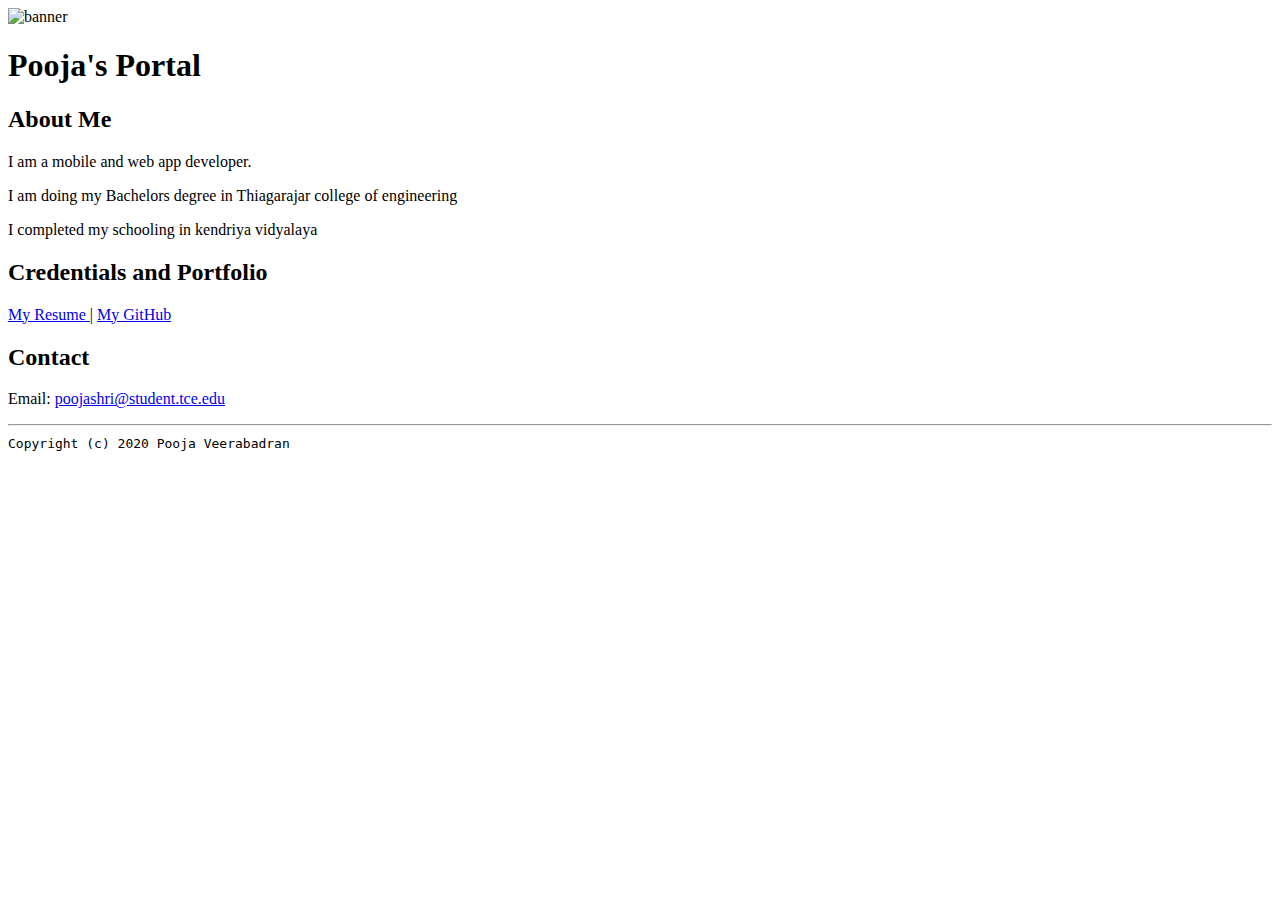
==== index.html @ 05bfa53d "Add files via upload" ====
<!doctype html>

<!-- this is a comment for human! -->

<html lang="en">

  <header>
    <title>Pooja's Portal</title>
    <link rel="stylesheet" href="css/master.css">
    <link rel="FaviconIcon" href="favicon.ico" type="image/x-icon">
    <link rel="shortcut" href="favicon.ico" type="image/x-icon">
    <meta name="viewport" content="width=device-width, initial-scale=1, shrink-to-fit=no">
    <meta name="name" content="Pooja's Portal">
    <meta name="robots" content="noindex, nofollow">
  </header>

  <body>
    <img src="images/banner.jpg" width="75%" alt="banner">
    <h1>Pooja's Portal</h1>
    <h2>About Me</h2>
    <p>I am a mobile and web app developer.</p>
    <p>I am doing my Bachelors degree in Thiagarajar college of engineering</p>
    <p>I completed my schooling in kendriya vidyalaya</p>
    <h2>Credentials and Portfolio</h2>
    <p><a href="resume.html">My Resume </a>| <a href="https://github.com/poojaveerabadran">My GitHub</a></p>
    <h2>Contact</h2>

    <p>Email: <a href="mailto:poojashri@student.tce.edu">poojashri@student.tce.edu </a></p>
  </body>

  <footer>
    <hr>
    <code>Copyright (c) 2020 Pooja Veerabadran</code>
  </footer>

</html>
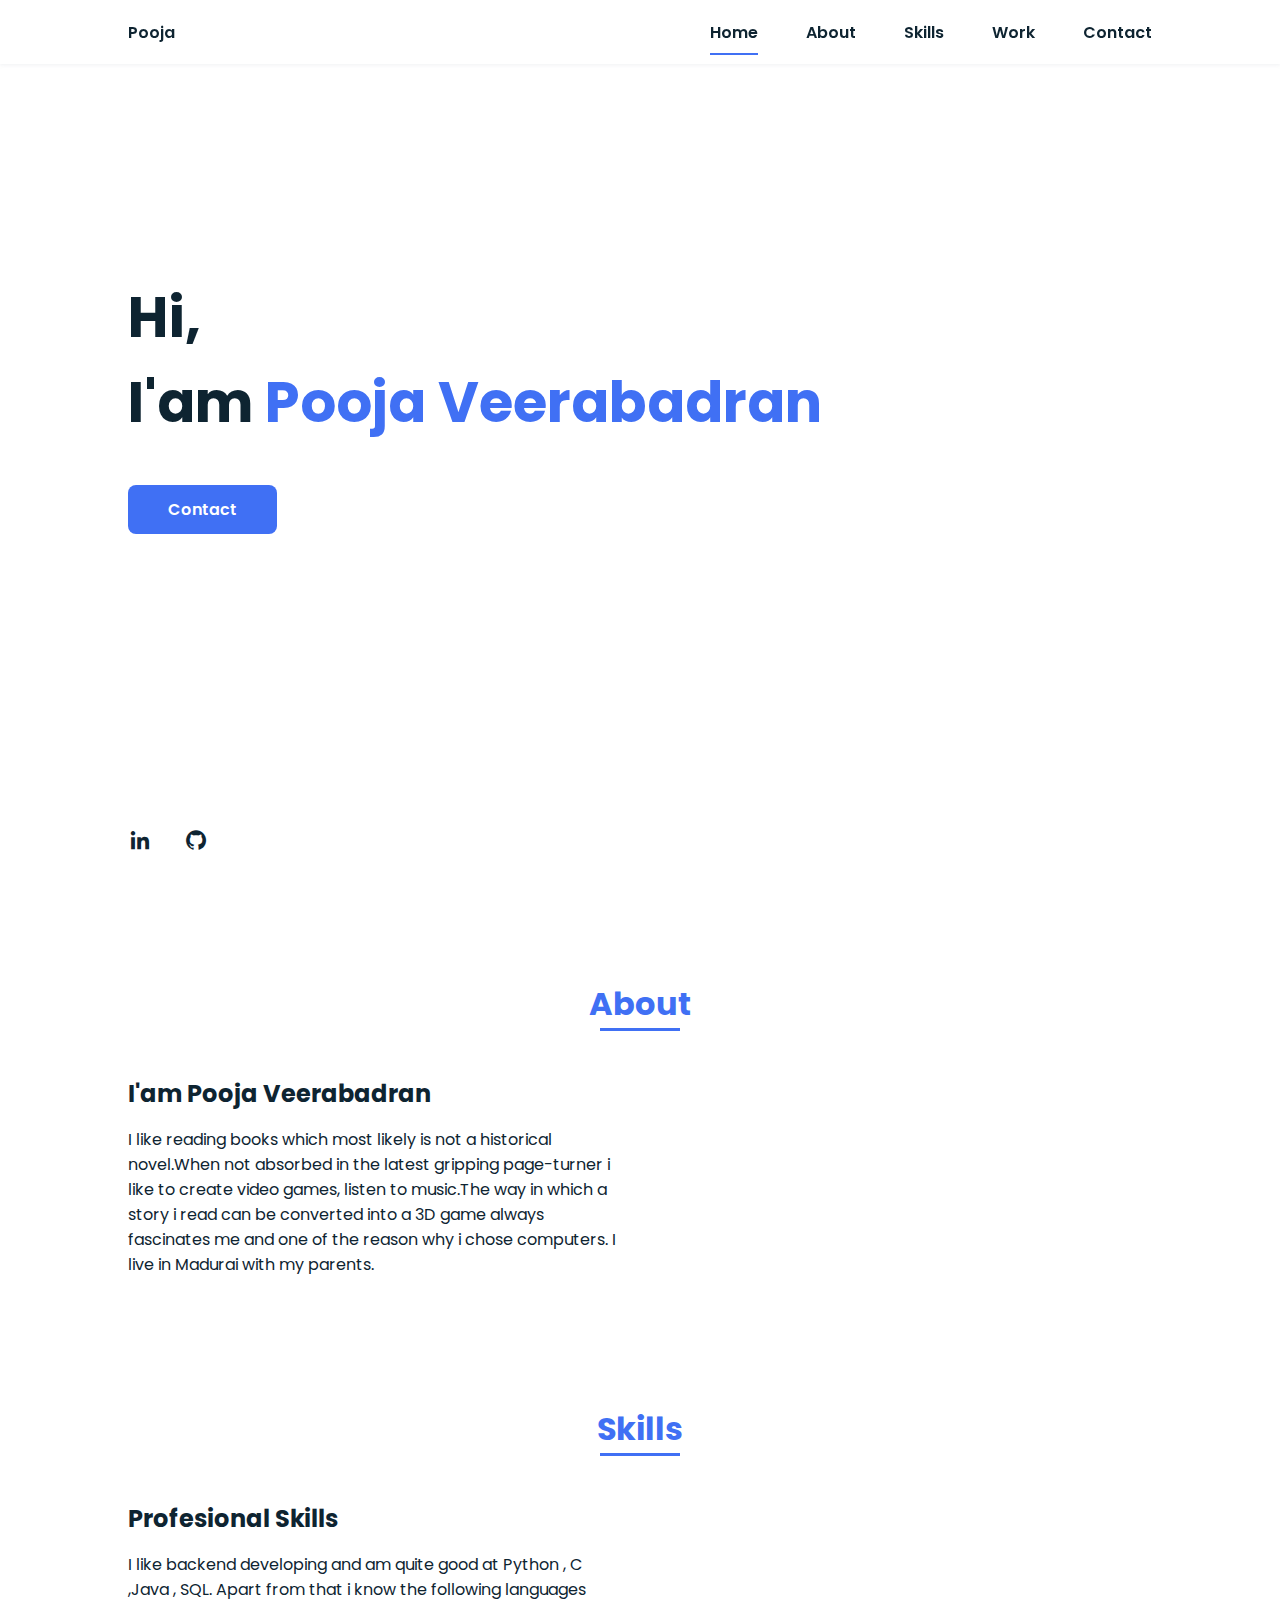
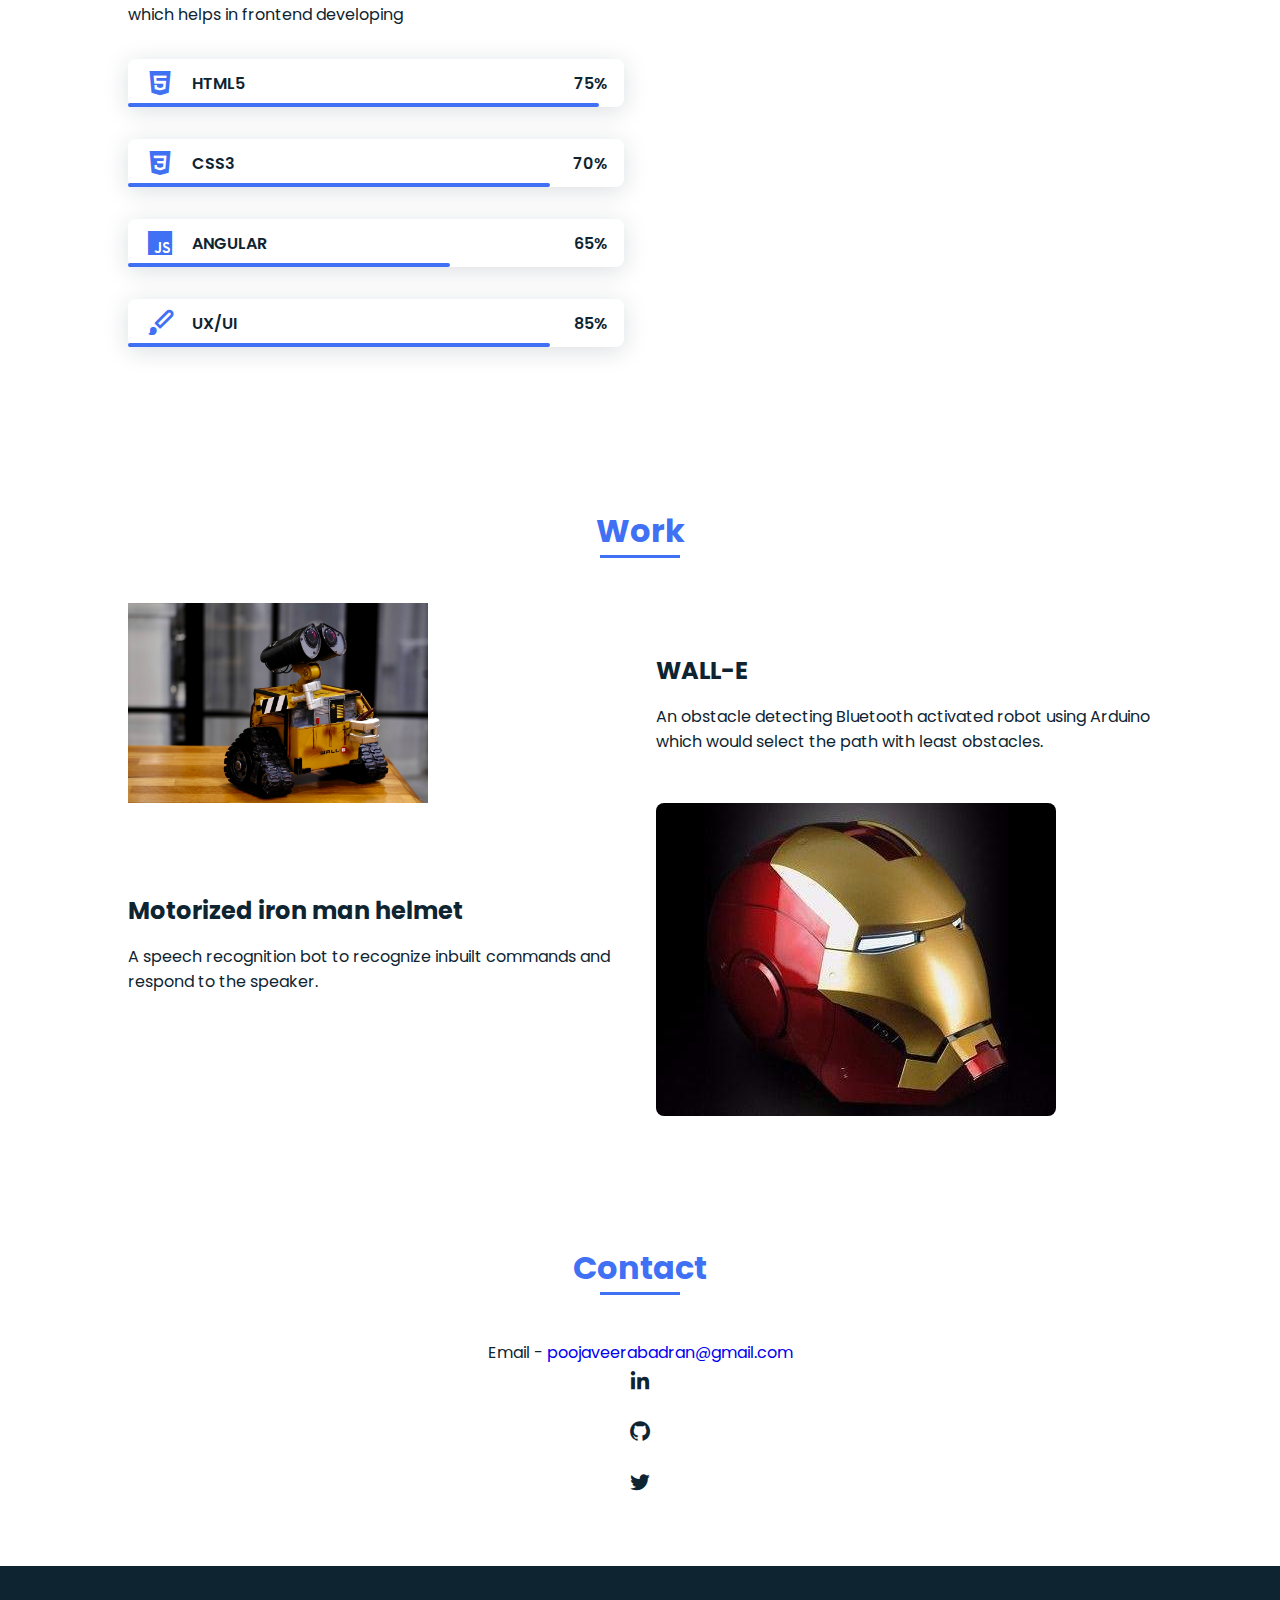
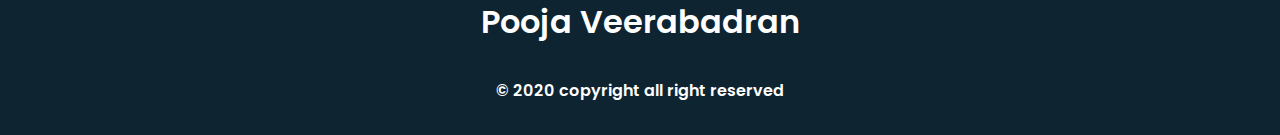
==== commit 7f1a372c: "Add files via upload" ====
--- a/index.html
+++ b/index.html
@@ -1,36 +1,183 @@
-<!doctype html>
-
-<!-- this is a comment for human! -->
-
-<html lang="en">
-
-  <header>
-    <title>Pooja's Portal</title>
-    <link rel="stylesheet" href="css/master.css">
-    <link rel="FaviconIcon" href="favicon.ico" type="image/x-icon">
-    <link rel="shortcut" href="favicon.ico" type="image/x-icon">
-    <meta name="viewport" content="width=device-width, initial-scale=1, shrink-to-fit=no">
-    <meta name="name" content="Pooja's Portal">
-    <meta name="robots" content="noindex, nofollow">
-  </header>
-
-  <body>
-    <img src="images/banner.jpg" width="75%" alt="banner">
-    <h1>Pooja's Portal</h1>
-    <h2>About Me</h2>
-    <p>I am a mobile and web app developer.</p>
-    <p>I am doing my Bachelors degree in Thiagarajar college of engineering</p>
-    <p>I completed my schooling in kendriya vidyalaya</p>
-    <h2>Credentials and Portfolio</h2>
-    <p><a href="resume.html">My Resume </a>| <a href="https://github.com/poojaveerabadran">My GitHub</a></p>
-    <h2>Contact</h2>
-
-    <p>Email: <a href="mailto:poojashri@student.tce.edu">poojashri@student.tce.edu </a></p>
-  </body>
-
-  <footer>
-    <hr>
-    <code>Copyright (c) 2020 Pooja Veerabadran</code>
-  </footer>
-
-</html>
+
+<!DOCTYPE html>
+<html lang="en">
+    <head>
+        <meta charset="UTF-8">
+        <meta name="viewport" content="width=device-width, initial-scale=1.0">
+
+        <link rel="stylesheet" href="css/styles.css">
+
+        <!-- =====BOX ICONS===== -->
+        <link href='https://cdn.jsdelivr.net/npm/boxicons@2.0.5/css/boxicons.min.css' rel='stylesheet'>
+
+        <title>Portfolio</title>
+    </head>
+    <body>
+        <!--===== HEADER =====-->
+        <header class="l-header">
+            <nav class="nav bd-grid">
+                <div>
+                    <a href="#" class="nav__logo">Pooja</a>
+                </div>
+
+                <div class="nav__menu" id="nav-menu">
+                    <ul class="nav__list">
+                        <li class="nav__item"><a href="#home" class="nav__link active">Home</a></li>
+                        <li class="nav__item"><a href="#about" class="nav__link">About</a></li>
+                        <li class="nav__item"><a href="#skills" class="nav__link">Skills</a></li>
+                        <li class="nav__item"><a href="#work" class="nav__link">Work</a></li>
+                        <li class="nav__item"><a href="#contact" class="nav__link">Contact</a></li>
+                    </ul>
+                </div>
+
+                <div class="nav__toggle" id="nav-toggle">
+                    <i class='bx bx-menu'></i>
+                </div>
+            </nav>
+        </header>
+
+        <main class="l-main">
+            <!--===== HOME =====-->
+            <section class="home bd-grid" id="home">
+                <div class="home__data">
+                    <h1 class="home__title">Hi,<br>I'am <span class="home__title-color">Pooja Veerabadran</span></h1>
+
+                    <a href="#" class="button">Contact</a>
+                </div>
+
+                <div class="home__social">
+                    <a href="https://www.linkedin.com/in/pooja-veerabadran-4932b816b/" class="home__social-icon"><i class='bx bxl-linkedin'></i></a>
+                    <a href="https://github.com/poojaveerabadran?tab=repositories" class="home__social-icon"><i class='bx bxl-github' ></i></a>
+                </div>
+            </section>
+
+            <!--===== ABOUT =====-->
+            <section class="about section " id="about">
+                <h2 class="section-title">About</h2>
+
+                <div class="about__container bd-grid">
+                    <div>
+                        <h2 class="about__subtitle">I'am Pooja Veerabadran</h2>
+                        <p class="about__text">I like reading books which most likely is not a historical novel.When not absorbed in the latest gripping page-turner i like to create video games, listen to music.The way in which a story i read can be converted into a 3D game always fascinates me and one of the reason why i chose computers. I live in Madurai with my parents. </p>           
+                    </div>                                   
+                </div>
+            </section>
+
+            <!--===== SKILLS =====-->
+            <section class="skills section" id="skills">
+                <h2 class="section-title">Skills</h2>
+
+                <div class="skills__container bd-grid">          
+                    <div>
+                        <h2 class="skills__subtitle">Profesional Skills</h2>
+                        <p class="skills__text">I like backend developing and am quite good at Python , C ,Java , SQL. Apart from that i know the following languages which helps in frontend developing</p>
+                        <div class="skills__data">
+                            <div class="skills__names">
+                                <i class='bx bxl-html5 skills__icon'></i>
+                                <span class="skills__name">HTML5</span>
+                            </div>
+                            <div class="skills__bar skills__html">
+
+                            </div>
+                            <div>
+                                <span class="skills__percentage">75%</span>
+                            </div>
+                        </div>
+                        <div class="skills__data">
+                            <div class="skills__names">
+                                <i class='bx bxl-css3 skills__icon'></i>
+                                <span class="skills__name">CSS3</span>
+                            </div>
+                            <div class="skills__bar skills__css">
+                                
+                            </div>
+                            <div>
+                                <span class="skills__percentage">70%</span>
+                            </div>
+                        </div>
+                        <div class="skills__data">
+                            <div class="skills__names">
+                                <i class='bx bxl-javascript skills__icon' ></i>
+                                <span class="skills__name">ANGULAR</span>
+                            </div>
+                            <div class="skills__bar skills__js">
+                                
+                            </div>
+                            <div>
+                                <span class="skills__percentage">65%</span>
+                            </div>
+                        </div>
+                        <div class="skills__data">
+                            <div class="skills__names">
+                                <i class='bx bxs-paint skills__icon'></i>
+                                <span class="skills__name">UX/UI</span>
+                            </div>
+                            <div class="skills__bar skills__ux">
+                                
+                            </div>
+                            <div>
+                                <span class="skills__percentage">85%</span>
+                            </div>
+                        </div>
+                    </div>
+                    
+                    <div>              
+                        <img src="image/work3.jpg" alt="" class="skills__img">
+                    </div>
+                </div>
+            </section>
+
+            <!--===== WORK =====-->
+            <section class="work section" id="work">
+                <h2 class="section-title">Work</h2>
+                    <div class="about__container bd-grid">
+                        <div class="about__img">
+                            <img src="image/wall.jpg" alt="">
+                        </div>
+                        <div>
+                            <h2 class="about__subtitle">WALL-E</h2>
+                            <p class="about__text">An obstacle detecting Bluetooth activated robot using Arduino which would select the path with least obstacles.</p>           
+                        </div>                                   
+                    </div>
+                </div>
+                <div class="skills__container bd-grid">          
+                    <div>
+                        <h2 class="skills__subtitle">Motorized iron man helmet</h2>
+                        <p class="skills__text">A speech recognition bot to recognize inbuilt commands and respond to the speaker.</p>
+                    </div>
+                    
+                    <div>              
+                        <img src="image/iron man helmet.jpg" alt="" class="skills__img">
+                    </div>
+                </div>
+                                </section>
+
+            <!--===== CONTACT =====-->
+            <section class="contact section" id="contact">
+                <h2 class="section-title">Contact</h2>
+                    <div class="contact__container bd-grid">
+                        <p>Email - <a href="mailto:poojaveerabadran@gmail.com" target="_blank" class="mail">poojaveerabadran@gmail.com</a>
+                        </p>
+                        <div class="contact__social">
+                            <a href="https://www.linkedin.com/in/pooja-veerabadran-4932b816b/" class="contact__social-icon"><i class='bx bxl-linkedin'></i></a>
+                            <a href="https://github.com/poojaveerabadran?tab=repositories" class="contact__social-icon"><i class='bx bxl-github' ></i></a>
+                            <a href="https://twitter.com/poojaveerabadr1" class="contact__social-icon"><i class='bx bxl-twitter' ></i></a>
+                        </div>
+                    </div>
+            </section>
+        </main>
+
+        <!--===== FOOTER =====-->
+        <footer class="footer">
+            <p class="footer__title">Pooja Veerabadran</p>
+            <p>&#169; 2020 copyright all right reserved</p>
+        </footer>
+
+
+        <!--===== SCROLL REVEAL =====-->
+        <script src="https://unpkg.com/scrollreveal"></script>
+
+        <!--===== MAIN JS =====-->
+        <script src="js/main.js"></script>
+    </body>
+</html>
--- a/css/styles.css
+++ b/css/styles.css
@@ -0,0 +1,448 @@
+/*===== GOOGLE FONTS =====*/
+@import url("https://fonts.googleapis.com/css2?family=Poppins:wght@400;600;700&display=swap");
+/*===== VARIABLES CSS =====*/
+:root{
+  --header-height: 3rem;
+  --font-semi: 600;
+}
+
+/*===== Colores =====*/
+:root{
+  --first-color: #4070F4;
+  --second-color: #0E2431;
+}
+
+/*===== Fuente y tipografia =====*/
+:root{
+  --body-font: 'Poppins', sans-serif;
+  --big-font-size: 2rem;
+  --h2-font-size: 1.25rem;
+  --normal-font-size: 0.938rem;
+}
+@media screen and (min-width: 768px){
+  :root{
+    --big-font-size: 3.5rem;
+    --h2-font-size: 2rem;
+    --normal-font-size: 1rem;
+  }
+}
+
+/*===== Margenes =====*/
+:root{
+  --mb-1: 0.5rem;
+  --mb-2: 1rem;
+  --mb-3: 1.5rem;
+  --mb-4: 2rem;
+  --mb-5: 2.5rem;
+  --mb-6: 3rem;
+}
+
+/*===== z index =====*/
+:root{
+  --z-back: -10;
+  --z-normal: 1;
+  --z-tooltip: 10;
+  --z-fixed: 100;
+}
+
+/*===== BASE =====*/
+*,::before,::after{
+  box-sizing: border-box;
+}
+html{
+  scroll-behavior: smooth;
+}
+body{
+  margin: var(--header-height) 0 0 0;
+  font-family: var(--body-font);
+  font-size: var(--normal-font-size);
+  color: var(--second-color);
+}
+h1,h2,p{
+  margin: 0;
+}
+ul{
+  margin: 0;
+  padding: 0;
+  list-style: none;
+}
+a{
+  text-decoration: none;
+}
+img{
+  max-width: 100%;
+  height: auto;
+  display: block;
+}
+
+/*===== CLASS CSS ===== */
+.section-title{
+  position: relative;
+  font-size: var(--h2-font-size);
+  color: var(--first-color);
+  margin-top: var(--mb-2);
+  margin-bottom: var(--mb-4);
+  text-align: center;
+}
+.section-title::after{
+  position: absolute;
+  content: "";
+  width: 64px;
+  height: 0.18rem;
+  left: 0;
+  right: 0;
+  margin: auto;
+  top: 2rem;
+  background-color: var(--first-color);
+}
+.section{
+  padding-top: 3rem;
+  padding-bottom: 2rem;
+}
+
+/*===== LAYOUT =====*/
+.bd-grid{
+  max-width: 1024px;
+  display: grid;
+  grid-template-columns: 100%;
+  grid-column-gap: 2rem;
+  width: calc(100% - 2rem);
+  margin-left: var(--mb-2);
+  margin-right: var(--mb-2);
+}
+.l-header{
+  width: 100%;
+  position: fixed;
+  top: 0;
+  left: 0;
+  z-index: var(--z-fixed);
+  background-color: #fff;
+  box-shadow: 0 1px 4px rgba(146,161,176,.15);
+}
+
+/*===== NAV =====*/
+.nav{
+  height: var(--header-height);
+  display: flex;
+  justify-content: space-between;
+  align-items: center;
+  font-weight: var(--font-semi);
+}
+@media screen and (max-width: 768px){
+  .nav__menu{
+    position: fixed;
+    top: var(--header-height);
+    right: -100%;
+    width: 80%;
+    height: 100%;
+    padding: 2rem;
+    background-color: var(--second-color);
+    transition: .5s;
+  }
+}
+.nav__item{
+  margin-bottom: var(--mb-4);
+}
+.nav__link{
+  position: relative;
+  color: #fff;
+}
+.nav__link:hover{
+  position: relative;
+}
+.nav__link:hover::after{
+  position: absolute;
+  content: "";
+  width: 100%;
+  height: 0.18rem;
+  left: 0;
+  top: 2rem;
+  background-color: var(--first-color);
+}
+.nav__logo{
+  color: var(--second-color);
+}
+.nav__toggle{
+  color: var(--second-color);
+  font-size: 1.5rem;
+  cursor: pointer;
+}
+
+/*Active menu*/
+.active::after{
+  position: absolute;
+  content: "";
+  width: 100%;
+  height: 0.18rem;
+  left: 0;
+  top: 2rem;
+  background-color: var(--first-color);
+}
+
+/*=== Show menu ===*/
+.show{
+  right: 0;
+}
+
+/*===== HOME =====*/
+.home{
+  height: calc(100vh - 3rem);
+  row-gap: 1rem;
+}
+.home__data{
+  align-self: center;
+}
+.home__title{
+  font-size: var(--big-font-size);
+  margin-bottom: var(--mb-5);
+}
+.home__title-color{
+  color: var(--first-color);
+}
+.home__social{
+  display: flex;
+  flex-direction: column;
+}
+.home__social-icon{
+  width: max-content;
+  margin-bottom: var(--mb-2);
+  font-size: 1.5rem;
+  color: var(--second-color);
+}
+.home__social-icon:hover{
+  color: var(--first-color);
+}
+
+
+/*BUTTONS*/
+.button{
+  display: inline-block;
+  background-color: var(--first-color);
+  color: #fff;
+  padding: .75rem 2.5rem;
+  font-weight: var(--font-semi);
+  border-radius: .5rem;
+}
+.button:hover{
+  box-shadow: 0 10px 36px rgba(0,0,0,.15);
+}
+
+/* ===== ABOUT =====*/
+.about__container{
+  row-gap: 2rem;
+  text-align: center;
+}
+.about__subtitle{
+  margin-bottom: var(--mb-2);
+}
+
+
+/* ===== SKILLS =====*/
+.skills__container{
+  row-gap: 2rem;
+  text-align: center;
+}
+.skills__subtitle{
+  margin-bottom: var(--mb-2);
+}
+.skills__text{
+  margin-bottom: var(--mb-4);
+}
+.skills__data{
+  display: flex;
+  justify-content: space-between;
+  align-items: center;
+  position: relative;
+  font-weight: var(--font-semi);
+  padding: .5rem 1rem;
+  margin-bottom: var(--mb-4);
+  border-radius: .5rem;
+  box-shadow: 0 4px 25px rgba(14,36,49,.15);
+}
+.skills__icon{
+  font-size: 2rem;
+  margin-right: var(--mb-2);
+  color: var(--first-color);
+}
+.skills__names{
+  display: flex;
+  align-items: center;
+}
+.skills__bar{
+  position: absolute;
+  left: 0;
+  bottom: 0;
+  background-color: var(--first-color);
+  height: .25rem;
+  border-radius: .5rem;
+  z-index: var(--z-back);
+}
+.skills__html{
+  width: 95%;
+}
+.skills__css{
+  width: 85%;
+}
+.skills__js{
+  width: 65%;
+}
+.skills__ux{
+  width: 85%;
+}
+.skills__img{
+  border-radius: .5rem;
+}
+
+/* ===== WORK =====*/
+.work__container{
+  row-gap: 2rem;
+}
+.work__img{
+  box-shadow: 0 4px 25px rgba(14,36,49,.15);
+  border-radius: .5rem;
+  overflow: hidden;
+}
+.work__img img{
+  transition: 1s;
+  cursor: pointer;
+}
+.work__img img:hover{
+  transform: scale(1.1);
+}
+
+/* ===== CONTACT =====*/
+.contact__input{
+  width: 100%;
+  font-size: var(--normal-font-size);
+  font-weight: var(--font-semi);
+  padding: 1rem;
+  border-radius: .5rem;
+  border: 1.5px solid var(--second-color);
+  outline: none;
+  margin-bottom: var(--mb-4);
+}
+.contact__button{
+  display: block;
+  border: none;
+  outline: none;
+  font-size: var(--normal-font-size);
+  cursor: pointer;
+  margin-left: auto;
+}
+.contact__social{
+  display: flex;
+  flex-direction: column;
+}
+.contact__social-icon{
+  width: max-content;
+  margin-bottom: var(--mb-2);
+  font-size: 1.5rem;
+  color: var(--second-color);
+}
+/* ===== FOOTER =====*/
+.footer{
+  background-color: var(--second-color);
+  color: #fff;
+  text-align: center;
+  font-weight: var(--font-semi);
+  padding: 2rem 0;
+}
+.footer__title{
+  font-size: 2rem;
+  margin-bottom: var(--mb-4);
+}
+.footer__social{
+  margin-bottom: var(--mb-4);
+}
+.footer__icon{
+  font-size: 1.5rem;
+  color: #fff;
+  margin: 0 var(--mb-2)
+}
+
+/* ===== MEDIA QUERIES=====*/
+@media screen and (min-width: 768px){
+  body{
+    margin: 0;
+  }
+  .section{
+    padding-top: 4rem;
+    padding-bottom: 3rem;
+  }
+  .section-title{
+    margin-bottom: var(--mb-6);
+  }
+  .section-title::after{
+    width: 80px;
+    top: 3rem;
+  }
+
+  .nav{
+    height: calc(var(--header-height) + 1rem);
+  }
+  .nav__list{
+    display: flex;
+    padding-top: 0;
+  }
+  .nav__item{
+    margin-left: var(--mb-6);
+    margin-bottom: 0;
+  }
+  .nav__toggle{
+    display: none;
+  }
+  .nav__link{
+    color: var(--second-color);
+  }
+
+  .home{
+    height: 100vh;
+  }
+  .home__data{
+    align-self: flex-end;
+  }
+  .home__social{
+    padding-top: 0;
+    padding-bottom: 2.5rem;
+    flex-direction: row;
+    align-self: flex-end;
+  }
+  .home__social-icon{
+    margin-bottom: 0;
+    margin-right: var(--mb-4);
+  }
+  .home__img{
+    width: 457px;
+    bottom: 15%;
+  }
+
+  .about__container, .skills__container{
+    grid-template-columns: repeat(2,1fr);
+    align-items: center;
+    text-align: initial;
+  }
+  .about__img img{
+    width: 300px;
+  }
+  .work__container{
+    grid-template-columns: repeat(3, 1fr);
+    grid-template-rows: repeat(2,1fr);
+    column-gap: 2rem;
+  }
+  .contact__form{
+    width: 360px;
+  }
+  .contact__container{
+    justify-items: center;
+  }
+}
+
+@media screen and (min-width: 1024px){
+  .bd-grid{
+    margin-left: auto;
+    margin-right: auto;
+  }
+  .home__img{
+    right: 10%;
+  }
+}